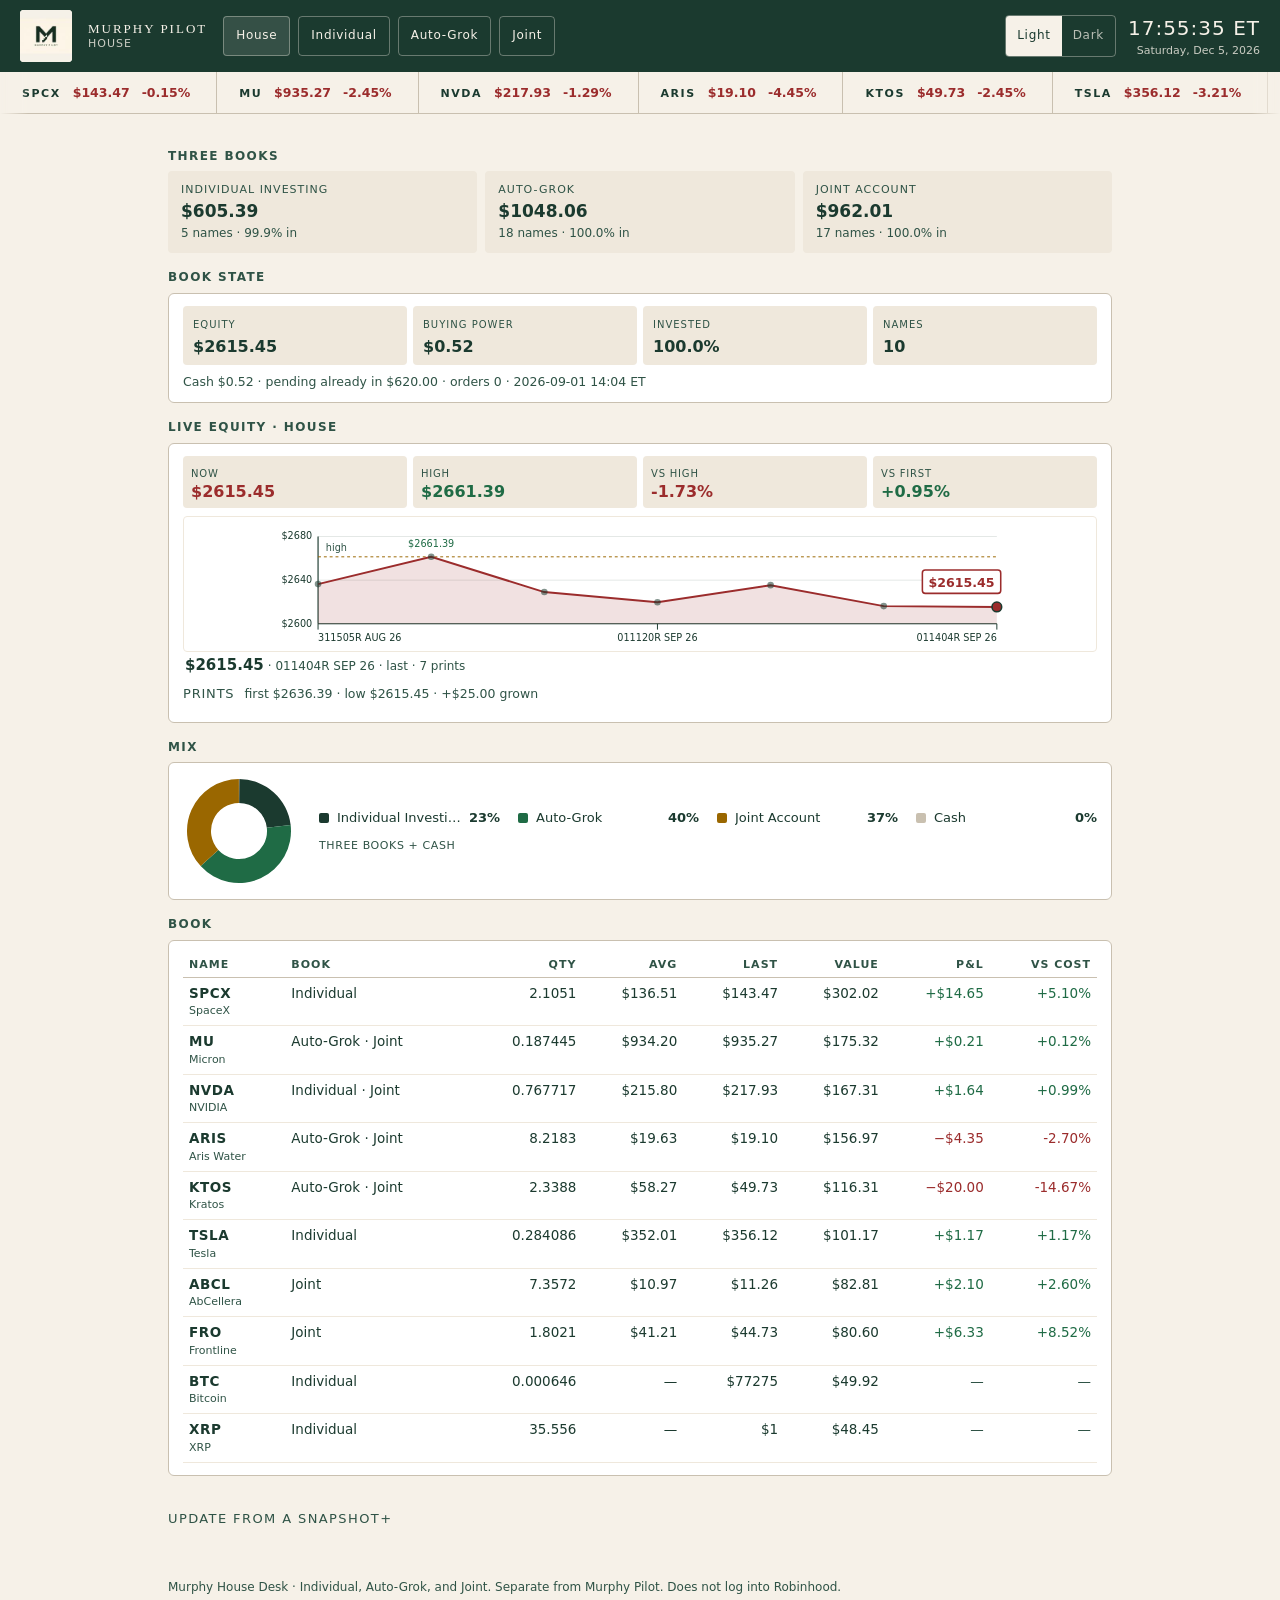
==== house/index.html @ ef03f7ed "Fold House books under Murphy Pilot. Shared book tabs: Agentic, House, Individual, Auto-Grok, Joint." ====
<!DOCTYPE html>
<html lang="en">
<head>
<meta charset="utf-8">
<meta name="viewport" content="width=device-width, initial-scale=1">
<title>Murphy Pilot · House</title>
<meta name="theme-color" content="#1B3A2F">
<link rel="icon" href="../favicon.svg" type="image/svg+xml">
<link rel="icon" href="logo.svg" sizes="any">
<link rel="apple-touch-icon" href="logo.svg">
<script>(function(){try{var k="murphyPilotTheme";var t=localStorage.getItem(k)||localStorage.getItem("murphyHouseTheme");if(t!=="light"&&t!=="dark"){t=window.matchMedia("(prefers-color-scheme: dark)").matches?"dark":"light";}document.documentElement.setAttribute("data-theme",t);}catch(e){document.documentElement.setAttribute("data-theme","light");}})();</script>
<link rel="stylesheet" href="house.css">
</head>
<body>
<header>
  <a class="mark" href="../index.html" aria-label="Murphy Pilot desk">
    <img src="logo.svg" width="52" height="52" alt="Murphy Pilot">
  </a>
  <a class="brand-block" href="../index.html">
    <div class="brand">MURPHY PILOT</div>
    <div class="sub" id="deskSub">HOUSE</div>
  </a>
  <nav id="tabs" aria-label="Books"></nav>
  <div class="header-end">
    <div class="theme-switch" role="group" aria-label="Color mode">
      <button type="button" data-theme-choice="light">Light</button>
      <button type="button" data-theme-choice="dark">Dark</button>
    </div>
    <div class="clock" id="clock"><div class="t">--:--:-- ET</div><div class="d"></div></div>
  </div>
</header>
<div class="ticker" id="ticker" aria-label="Tracked names"><div class="ticker-track" id="tickerTrack"></div></div>
<main class="desk" id="desk"></main>
<script>
(async function(){
  var parts = ["js/h00.js","js/h01.js","js/h02.js","js/h03.js"];
  var s = "";
  for (var i=0;i<parts.length;i++){
    var r = await fetch(parts[i], {cache:"no-store"});
    if (!r.ok) throw new Error(parts[i]+" "+r.status);
    s += await r.text();
    s += "\n";
  }
  var el = document.createElement("script");
  el.textContent = s;
  document.body.appendChild(el);
})().catch(function(e){ document.body.insertAdjacentHTML("beforeend","<p>Desk JS failed: "+e+"</p>"); });
</script>
</body>
</html>
---- house/house.css ----
@import url("house-a.css");
@import url("house-b.css");

header .brand-block {
  min-width: 0;
  color: var(--header-fg);
  text-decoration: none;
}
header .brand {
  color: var(--header-fg);
  letter-spacing: 2px;
  font-size: 13px;
  line-height: 1.2;
  font-family: Georgia, "Times New Roman", Times, serif;
  font-weight: 400;
  text-decoration: none;
}
header .sub {
  color: var(--header-fg);
  font-size: 11px;
  line-height: 1.3;
  letter-spacing: 1px;
  opacity: 0.8;
  text-decoration: none;
}
header a.brand-block,
header a.brand-block:visited,
header a.brand-block:hover {
  color: var(--header-fg);
  text-decoration: none;
}

header nav a {
  color: var(--header-fg);
  background: transparent;
  text-decoration: none;
  font-size: 12px;
  letter-spacing: 0.7px;
  min-height: 40px;
  padding: 8px 12px;
  display: inline-flex;
  align-items: center;
  border: 1px solid var(--nav-line);
  border-radius: 4px;
  margin: 0;
}
header nav a:hover,
header nav a.on {
  background: var(--nav-hover);
}
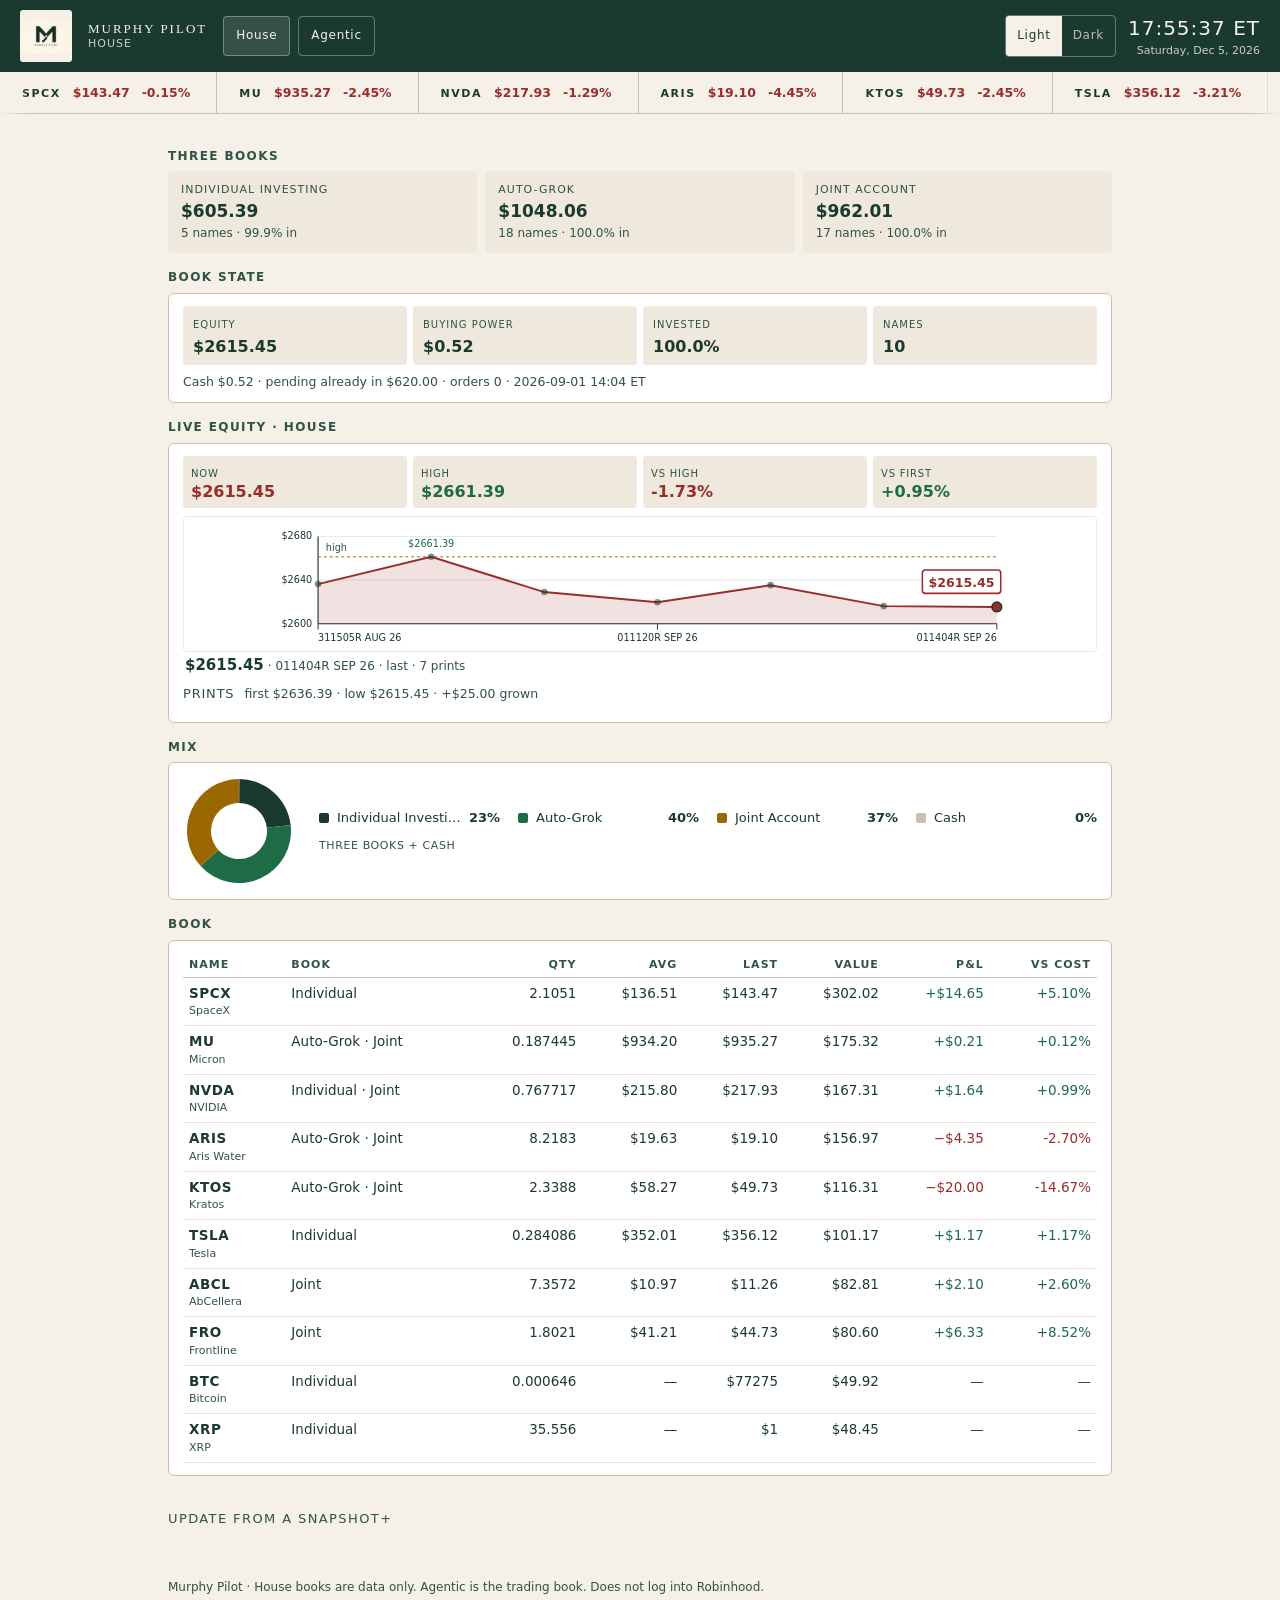
==== commit 8b44bbf6: "House is the home view. Slim nav is House | Agentic on every desk page." ====
--- a/house/index.html
+++ b/house/index.html
@@ -13,14 +13,18 @@
 </head>
 <body>
 <header>
-  <a class="mark" href="../index.html" aria-label="Murphy Pilot desk">
+  <a class="mark" href="index.html" aria-label="Murphy Pilot House">
     <img src="logo.svg" width="52" height="52" alt="Murphy Pilot">
   </a>
-  <a class="brand-block" href="../index.html">
+  <a class="brand-block" href="index.html">
     <div class="brand">MURPHY PILOT</div>
     <div class="sub" id="deskSub">HOUSE</div>
   </a>
-  <nav id="tabs" aria-label="Books"></nav>
+  <nav id="siteNav" aria-label="Desk">
+    <a class="on" href="index.html">House</a>
+    <a href="../agentic.html">Agentic</a>
+  </nav>
+  <nav id="tabs" hidden aria-hidden="true"></nav>
   <div class="header-end">
     <div class="theme-switch" role="group" aria-label="Color mode">
       <button type="button" data-theme-choice="light">Light</button>
--- a/house/house.css
+++ b/house/house.css
@@ -48,3 +48,10 @@
 header nav a.on {
   background: var(--nav-hover);
 }
+
+header nav#tabs { display: none !important; }
+header nav#siteNav {
+  display: flex;
+  gap: 8px;
+  flex-wrap: nowrap;
+}
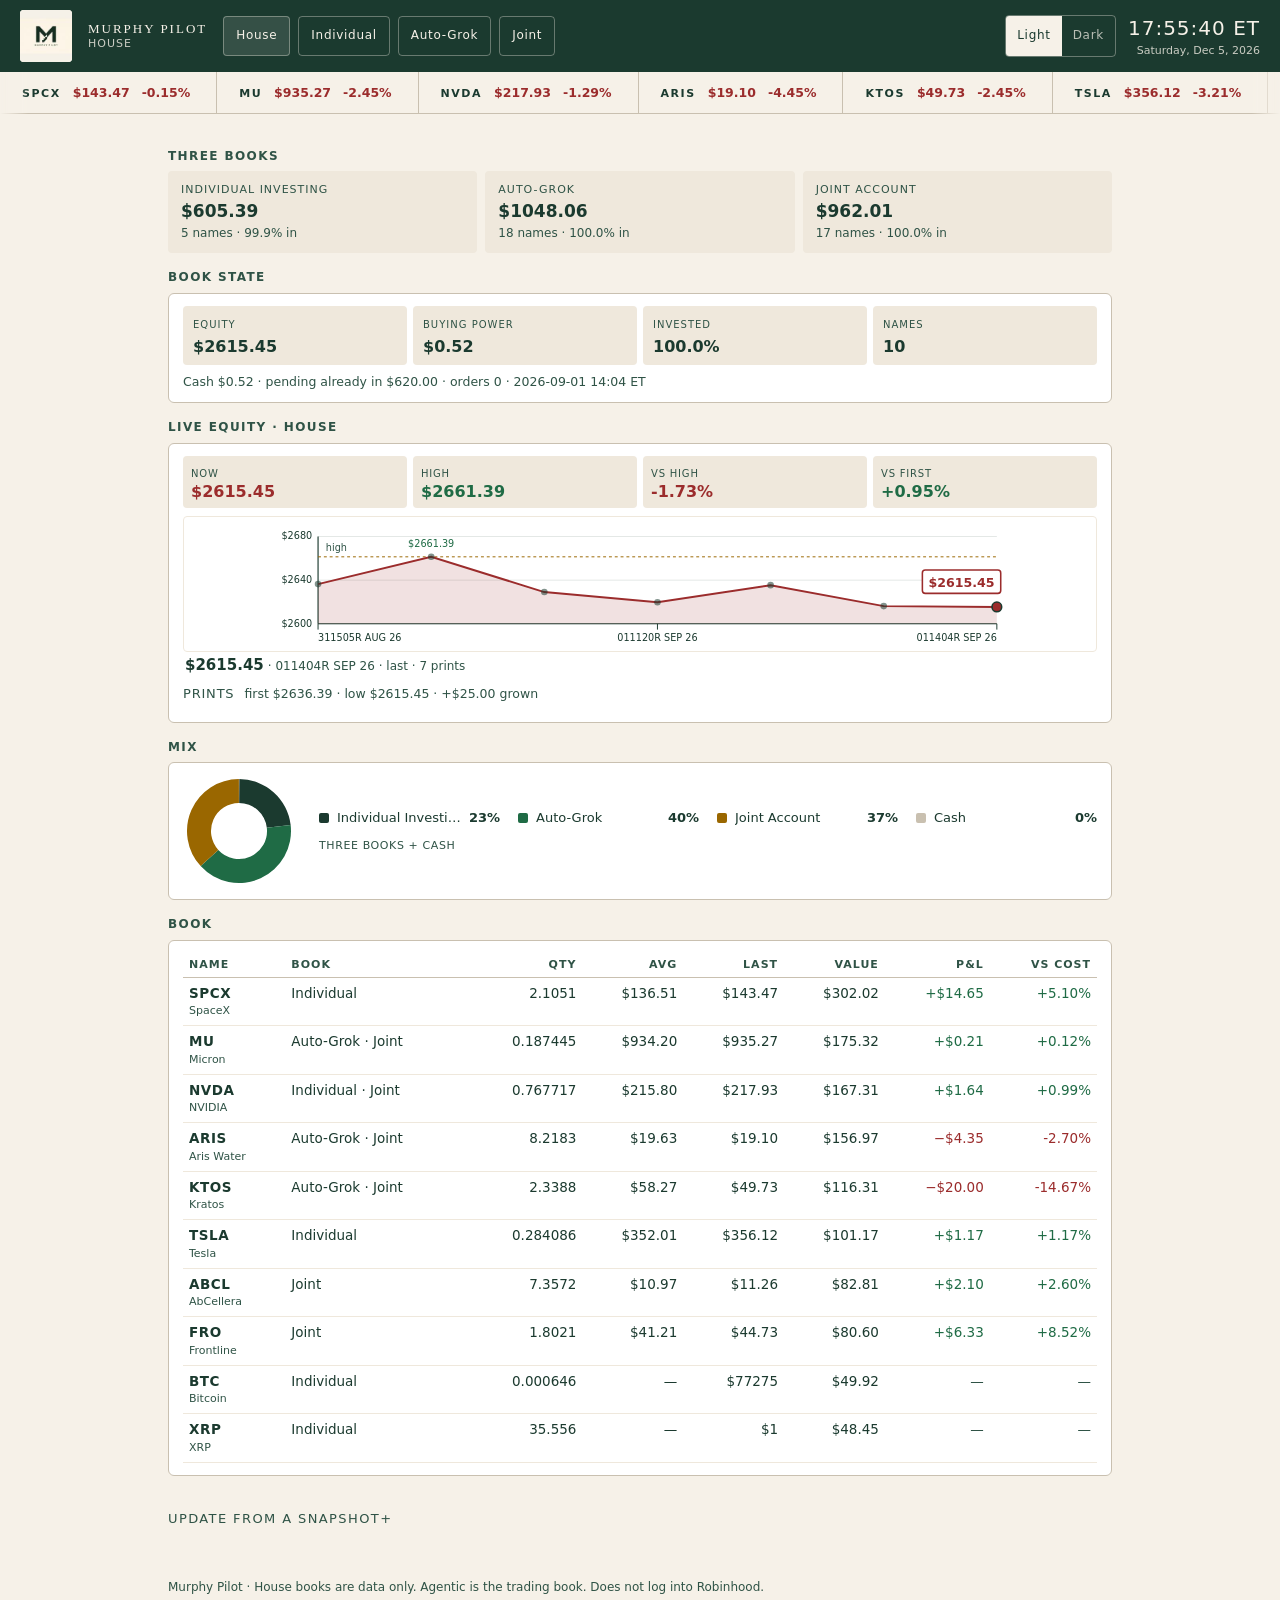
==== commit d0890c39: "House home again: book tabs restored. Combined rollup comes next in JS." ====
--- a/house/index.html
+++ b/house/index.html
@@ -20,11 +20,7 @@
     <div class="brand">MURPHY PILOT</div>
     <div class="sub" id="deskSub">HOUSE</div>
   </a>
-  <nav id="siteNav" aria-label="Desk">
-    <a class="on" href="index.html">House</a>
-    <a href="../agentic.html">Agentic</a>
-  </nav>
-  <nav id="tabs" hidden aria-hidden="true"></nav>
+  <nav id="tabs" aria-label="Books"></nav>
   <div class="header-end">
     <div class="theme-switch" role="group" aria-label="Color mode">
       <button type="button" data-theme-choice="light">Light</button>
--- a/house/house.css
+++ b/house/house.css
@@ -48,10 +48,3 @@
 header nav a.on {
   background: var(--nav-hover);
 }
-
-header nav#tabs { display: none !important; }
-header nav#siteNav {
-  display: flex;
-  gap: 8px;
-  flex-wrap: nowrap;
-}
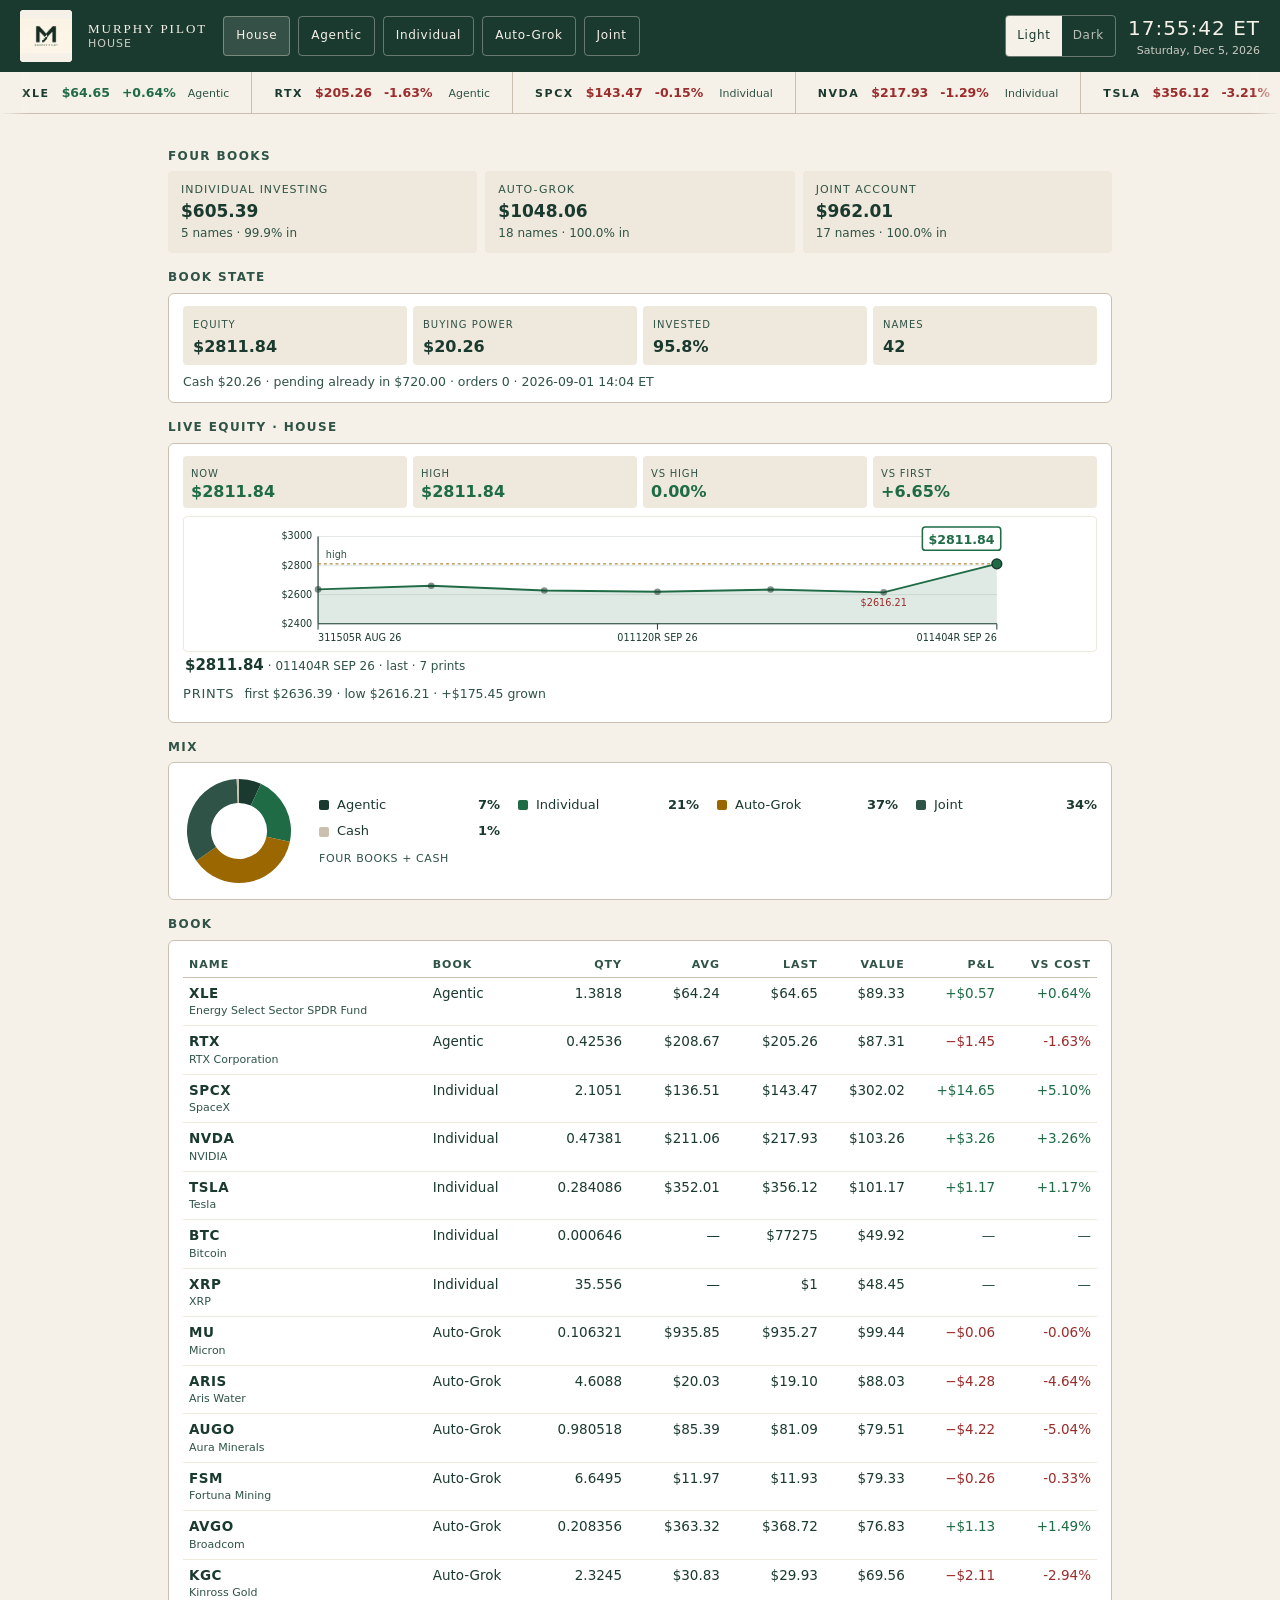
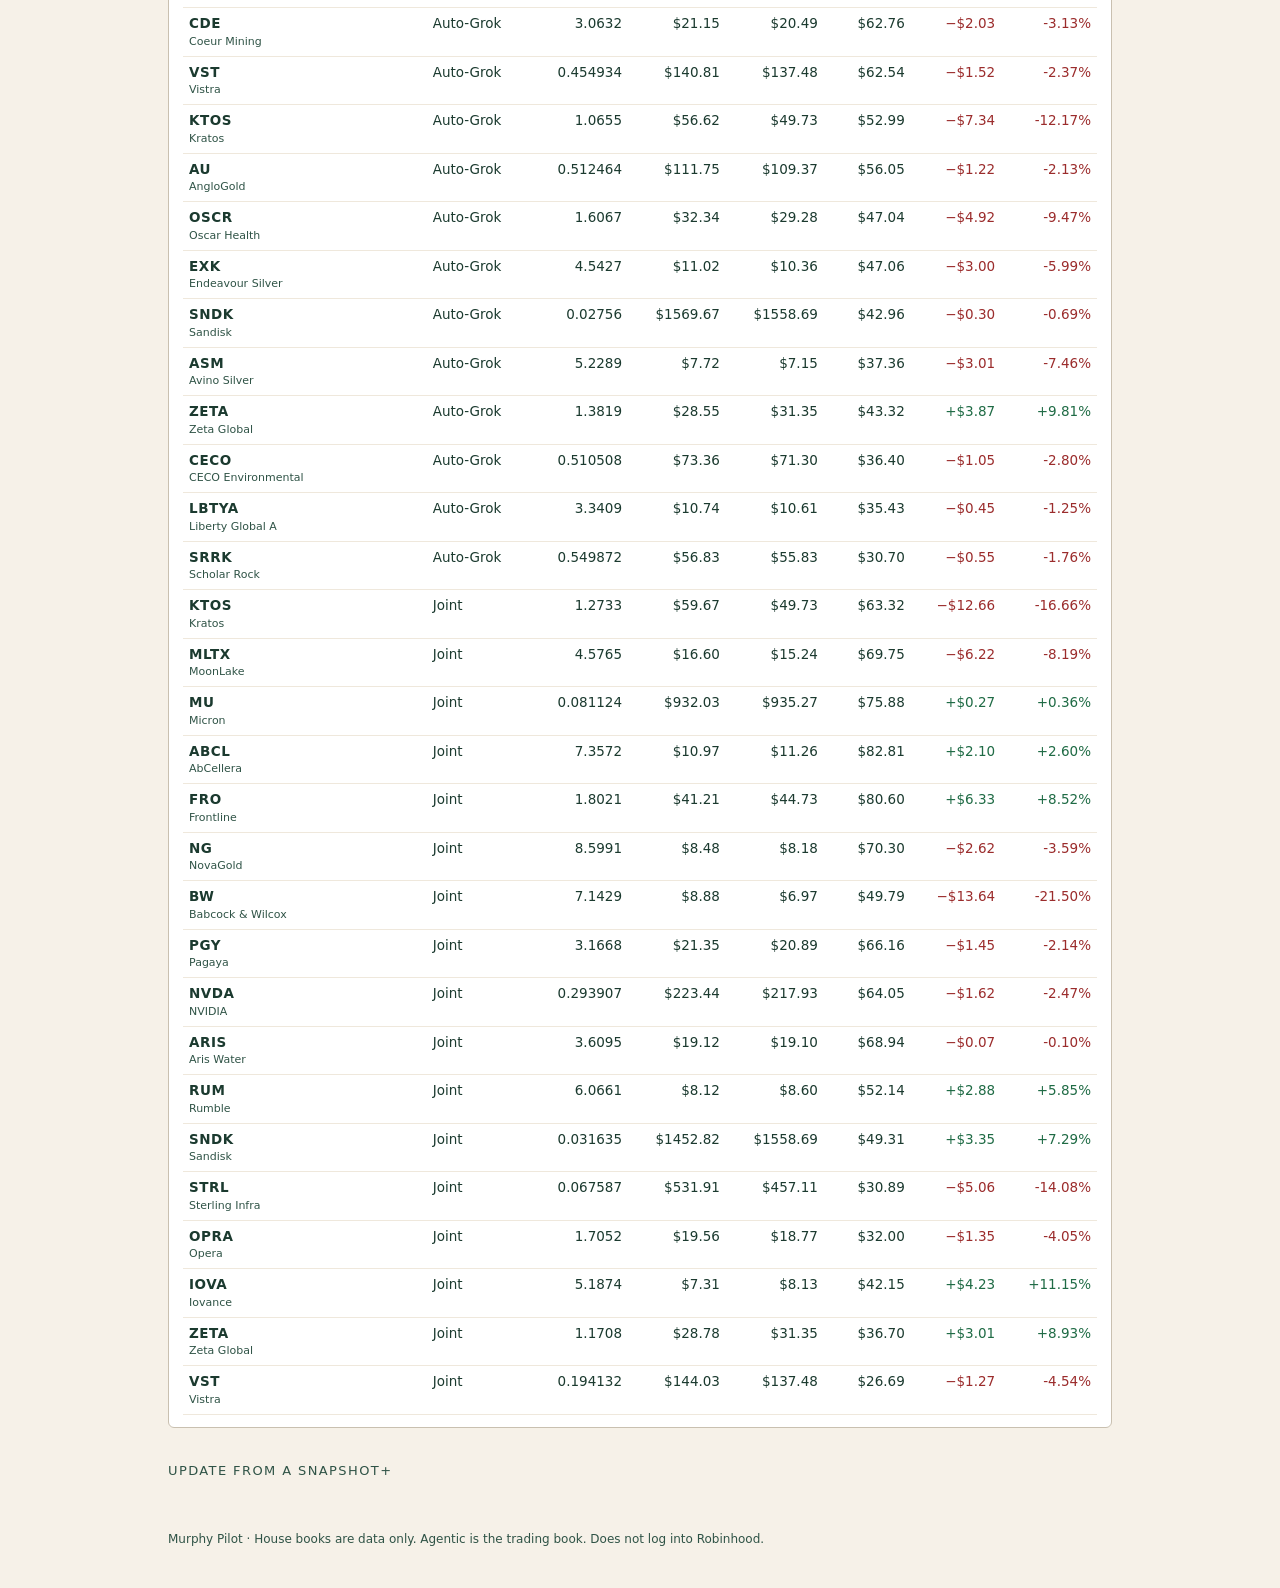
==== commit 920769ce: "House rolls up Agentic with Individual, Auto-Grok, and Joint. Book tabs back." ====
--- a/house/index.html
+++ b/house/index.html
@@ -41,6 +41,52 @@
     s += await r.text();
     s += "\n";
   }
+  s = s.replace(
+    '{ id: "combined", label: "House" },',
+    '{ id: "combined", label: "House" },\n    { id: "agentic", label: "Agentic" },'
+  );
+  s = s.replace(
+    'var ACCOUNT_LABEL = { individual: "Individual", auto_grok: "Auto-Grok", joint: "Joint" };',
+    'var ACCOUNT_LABEL = { agentic: "Agentic", individual: "Individual", auto_grok: "Auto-Grok", joint: "Joint" };'
+  );
+  s = s.replace(
+    'var TAPE_KEYS = ["combined", "individual", "auto_grok", "joint"];',
+    'var TAPE_KEYS = ["combined", "agentic", "individual", "auto_grok", "joint"];'
+  );
+  s = s.replace(
+    'function emptyTape() { return { combined: [], individual: [], auto_grok: [], joint: [] }; }',
+    'function emptyTape() { return { combined: [], agentic: [], individual: [], auto_grok: [], joint: [] }; }'
+  );
+  s = s.replace(
+    'eat(s.accounts.individual);',
+    'eat(s.accounts.agentic);\n      eat(s.accounts.individual);'
+  );
+  s = s.replace(
+    'enrichBook(s.accounts.individual, "individual");',
+    'enrichBook(s.accounts.agentic, "agentic");\n    enrichBook(s.accounts.individual, "individual");'
+  );
+  s = s.replace(
+    '["individual", "auto_grok", "joint"].forEach(function (id) {',
+    '["agentic", "individual", "auto_grok", "joint"].forEach(function (id) {'
+  );
+  s = s.replace(
+    'individual: mk((s.accounts && s.accounts.individual && s.accounts.individual.equity) || 0),',
+    'agentic: mk((s.accounts && s.accounts.agentic && s.accounts.agentic.equity) || 0),\n      individual: mk((s.accounts && s.accounts.individual && s.accounts.individual.equity) || 0),'
+  );
+  s = s.replace("Three books + cash", "Four books + cash");
+  s = s.replace("<h2>Three books</h2>", "<h2>Four books</h2>");
+  s = s.replace(
+    'else if(h==="individual"||h==="auto_grok"||h==="joint"||h==="combined") tab=h;',
+    'else if(h==="agentic"||h==="individual"||h==="auto_grok"||h==="joint"||h==="combined") tab=h;'
+  );
+  s = s.replace(
+    'function hostedPull()',
+    'function normPilotTape(list, asof, equity){\n    var rows=[]; (list||[]).forEach(function(p){\n      if(!p||p.equity==null||!isFinite(Number(p.equity))) return;\n      var tt=p.t; if(typeof tt==="number") tt=new Date(tt).toISOString(); if(!tt) tt=asof;\n      rows.push({t:String(tt), dtg:p.dtg||formatDtg(tt), equity:roundEq(Number(p.equity)), max:p.max!=null?roundEq(Number(p.max)):undefined});\n    });\n    if(!rows.length && equity!=null) rows.push({t:asof, dtg:formatDtg(asof), equity:roundEq(equity), max:roundEq(equity)});\n    var mx=-Infinity; return rows.map(function(p){ mx=Math.max(mx,p.equity); p.max=p.max!=null?Math.max(p.max,mx):mx; return p; });\n  }\n  function agenticFromPilot(p){\n    if(!p) return null;\n    var names=(p.names||[]).map(function(n){\n      var last=n.last!=null?Number(n.last):null, avg=n.avg!=null?Number(n.avg):null, qty=n.qty!=null?Number(n.qty):null;\n      var value=n.value!=null?Number(n.value):(last!=null&&qty!=null?last*qty:null);\n      var cost=n.cost!=null?Number(n.cost):(avg!=null&&qty!=null?avg*qty:null);\n      var pnl=(value!=null&&cost!=null)?value-cost:(n.pnl!=null?Number(n.pnl):null);\n      var pnl_pct=n.pnl_pct!=null?Number(n.pnl_pct):(cost?(pnl/cost)*100:(avg&&last?((last/avg)-1)*100:null));\n      return {symbol:n.symbol,name:n.name||n.symbol,kind:n.kind||"equity",qty:qty,avg:avg,last:last,value:value,cost:cost,pnl:pnl,pnl_pct:pnl_pct,first_fill:n.first_fill||"",next_stall:n.next_stall||"",account:"agentic",accounts:["agentic"]};\n    });\n    return {id:"agentic",label:"Agentic",equity:Number(p.equity)||0,equity_value:Number(p.equity_value)||0,cash:Number(p.cash)||0,buying_power:Number(p.buying_power)||0,pending_deposits:Number(p.pending_deposits)||0,invested_pct:Number(p.invested_pct)||0,open_orders:Number(p.open_orders)||0,slots:p.slots!=null?Number(p.slots):undefined,names:names};\n  }\n  function absorbAgentic(house, pilot){\n    if(!isHouse(house)) return house;\n    var copy=JSON.parse(JSON.stringify(house));\n    if(!copy.accounts) copy.accounts={};\n    var book=agenticFromPilot(pilot);\n    copy.accounts.agentic=book||copy.accounts.agentic||{id:"agentic",label:"Agentic",equity:0,cash:0,buying_power:0,pending_deposits:0,invested_pct:0,open_orders:0,names:[]};\n    var ids=["agentic","individual","auto_grok","joint"];\n    var eq=0,cash=0,bp=0,pend=0,ev=0,cv=0,orders=0;\n    ids.forEach(function(id){ var b=copy.accounts[id]||{}; eq+=Number(b.equity)||0; cash+=Number(b.cash)||0; bp+=Number(b.buying_power)||0; pend+=Number(b.pending_deposits)||0; ev+=Number(b.equity_value)||0; cv+=Number(b.crypto_value)||0; orders+=Number(b.open_orders)||0; });\n    var names=[];\n    ids.forEach(function(id){ ((copy.accounts[id]&&copy.accounts[id].names)||[]).forEach(function(n){ var row=JSON.parse(JSON.stringify(n)); row.account=row.account||id; row.accounts=row.accounts&&row.accounts.length?row.accounts:[id]; names.push(row); }); });\n    copy.combined=copy.combined||{};\n    copy.combined.id="combined"; copy.combined.label="House";\n    copy.combined.equity=roundEq(eq); copy.combined.cash=roundEq(cash); copy.combined.buying_power=roundEq(bp);\n    copy.combined.pending_deposits=roundEq(pend); copy.combined.equity_value=roundEq(ev); copy.combined.crypto_value=roundEq(cv);\n    copy.combined.open_orders=orders; copy.combined.invested_pct=eq?Math.min(100,(ev/eq)*100):0;\n    copy.combined.names=names;\n    copy.combined.books=ids.map(function(id){ var b=copy.accounts[id]||{}; return {id:id,label:ACCOUNT_LABEL[id]||id,equity:Number(b.equity)||0,cash:Number(b.cash)||0,pending_deposits:Number(b.pending_deposits)||0,invested_pct:Number(b.invested_pct)||0,names:(b.names||[]).length}; });\n    if(!copy.tape) copy.tape=emptyTape();\n    if(pilot) copy.tape.agentic=mergePrints(copy.tape.agentic, normPilotTape(pilot.tape, pilot.asof, pilot.equity));\n    var lastHouse=((house.tape&&house.tape.combined)||[]).slice();\n    var rolled={t:copy.asof||(pilot&&pilot.asof)||new Date().toISOString(), equity:copy.combined.equity};\n    rolled.dtg=formatDtg(rolled.t);\n    copy.tape.combined=mergePrints(lastHouse,[rolled]);\n    copy.brand="Murphy Pilot";\n    return copy;\n  }\n  function hostedPull()'
+  );
+  s = s.replace(
+    /function localFilePull\(\)\{[\s\S]*?catch\(function\(\)\{\}\);\s*\}/,
+    'function localFilePull(){\n    var bust="?t="+Date.now();\n    Promise.all([\n      fetch("house-snapshot.json"+bust,{cache:"no-store"}).then(function(res){ if(!res.ok) throw new Error(String(res.status)); return res.json(); }),\n      fetch("../pilot-snapshot.json"+bust,{cache:"no-store"}).then(function(res){ return res.ok?res.json():null; }).catch(function(){ return null; })\n    ]).then(function(pair){\n      var merged=absorbAgentic(pair[0], pair[1]);\n      snap=withTape(merged, snap.tape);\n      try{ localStorage.setItem(STATE_KEY, JSON.stringify(snap)); }catch(e){}\n      status="House + Agentic snapshots";\n      paintDesk();\n    }).catch(function(){ status="Could not load snapshots"; paintDesk(); });\n  }'
+  );
   var el = document.createElement("script");
   el.textContent = s;
   document.body.appendChild(el);
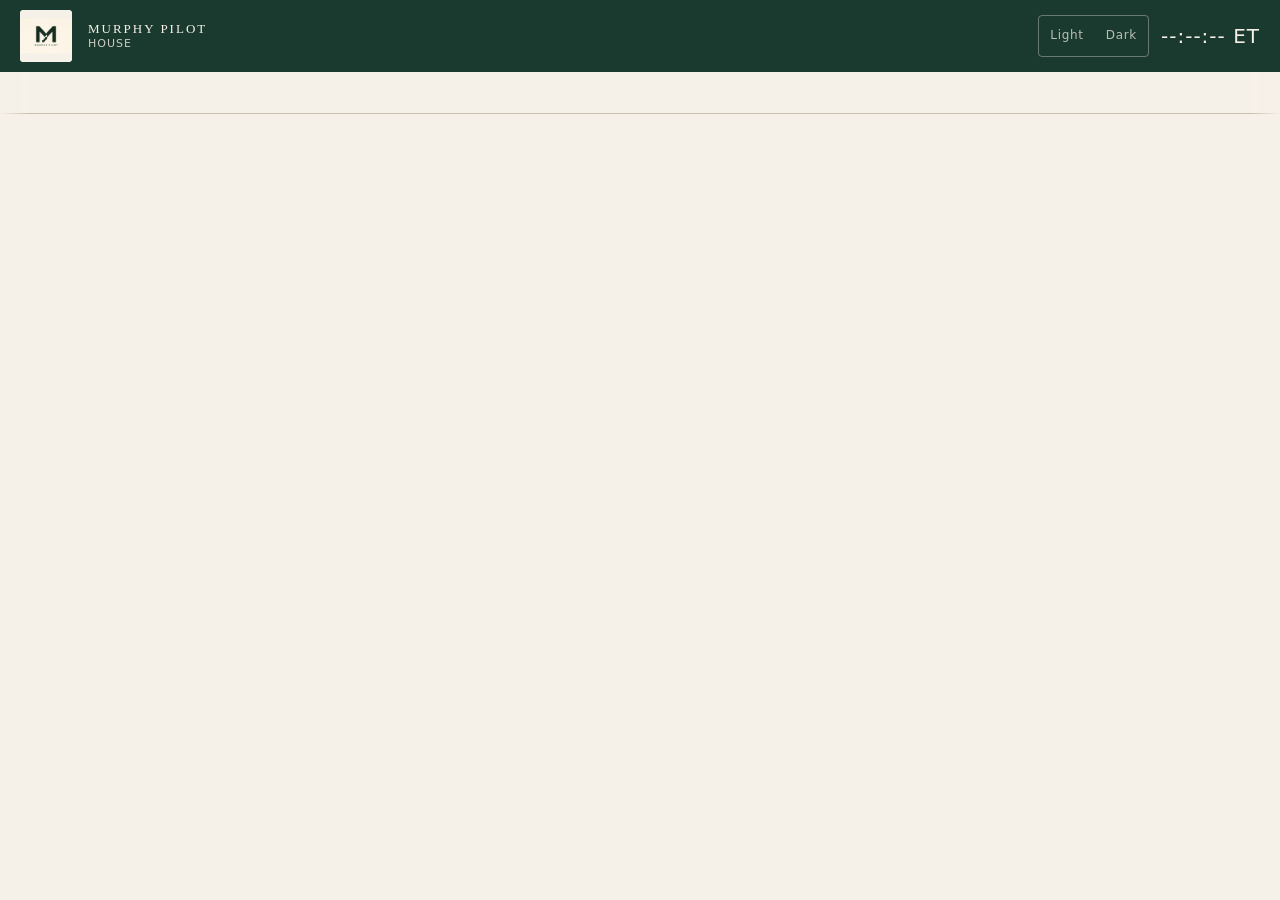
==== commit 1f44eee6: "House home uses a real four-book board and slim text tabs." ====
--- a/house/index.html
+++ b/house/index.html
@@ -31,66 +31,6 @@
 </header>
 <div class="ticker" id="ticker" aria-label="Tracked names"><div class="ticker-track" id="tickerTrack"></div></div>
 <main class="desk" id="desk"></main>
-<script>
-(async function(){
-  var parts = ["js/h00.js","js/h01.js","js/h02.js","js/h03.js"];
-  var s = "";
-  for (var i=0;i<parts.length;i++){
-    var r = await fetch(parts[i], {cache:"no-store"});
-    if (!r.ok) throw new Error(parts[i]+" "+r.status);
-    s += await r.text();
-    s += "\n";
-  }
-  s = s.replace(
-    '{ id: "combined", label: "House" },',
-    '{ id: "combined", label: "House" },\n    { id: "agentic", label: "Agentic" },'
-  );
-  s = s.replace(
-    'var ACCOUNT_LABEL = { individual: "Individual", auto_grok: "Auto-Grok", joint: "Joint" };',
-    'var ACCOUNT_LABEL = { agentic: "Agentic", individual: "Individual", auto_grok: "Auto-Grok", joint: "Joint" };'
-  );
-  s = s.replace(
-    'var TAPE_KEYS = ["combined", "individual", "auto_grok", "joint"];',
-    'var TAPE_KEYS = ["combined", "agentic", "individual", "auto_grok", "joint"];'
-  );
-  s = s.replace(
-    'function emptyTape() { return { combined: [], individual: [], auto_grok: [], joint: [] }; }',
-    'function emptyTape() { return { combined: [], agentic: [], individual: [], auto_grok: [], joint: [] }; }'
-  );
-  s = s.replace(
-    'eat(s.accounts.individual);',
-    'eat(s.accounts.agentic);\n      eat(s.accounts.individual);'
-  );
-  s = s.replace(
-    'enrichBook(s.accounts.individual, "individual");',
-    'enrichBook(s.accounts.agentic, "agentic");\n    enrichBook(s.accounts.individual, "individual");'
-  );
-  s = s.replace(
-    '["individual", "auto_grok", "joint"].forEach(function (id) {',
-    '["agentic", "individual", "auto_grok", "joint"].forEach(function (id) {'
-  );
-  s = s.replace(
-    'individual: mk((s.accounts && s.accounts.individual && s.accounts.individual.equity) || 0),',
-    'agentic: mk((s.accounts && s.accounts.agentic && s.accounts.agentic.equity) || 0),\n      individual: mk((s.accounts && s.accounts.individual && s.accounts.individual.equity) || 0),'
-  );
-  s = s.replace("Three books + cash", "Four books + cash");
-  s = s.replace("<h2>Three books</h2>", "<h2>Four books</h2>");
-  s = s.replace(
-    'else if(h==="individual"||h==="auto_grok"||h==="joint"||h==="combined") tab=h;',
-    'else if(h==="agentic"||h==="individual"||h==="auto_grok"||h==="joint"||h==="combined") tab=h;'
-  );
-  s = s.replace(
-    'function hostedPull()',
-    'function normPilotTape(list, asof, equity){\n    var rows=[]; (list||[]).forEach(function(p){\n      if(!p||p.equity==null||!isFinite(Number(p.equity))) return;\n      var tt=p.t; if(typeof tt==="number") tt=new Date(tt).toISOString(); if(!tt) tt=asof;\n      rows.push({t:String(tt), dtg:p.dtg||formatDtg(tt), equity:roundEq(Number(p.equity)), max:p.max!=null?roundEq(Number(p.max)):undefined});\n    });\n    if(!rows.length && equity!=null) rows.push({t:asof, dtg:formatDtg(asof), equity:roundEq(equity), max:roundEq(equity)});\n    var mx=-Infinity; return rows.map(function(p){ mx=Math.max(mx,p.equity); p.max=p.max!=null?Math.max(p.max,mx):mx; return p; });\n  }\n  function agenticFromPilot(p){\n    if(!p) return null;\n    var names=(p.names||[]).map(function(n){\n      var last=n.last!=null?Number(n.last):null, avg=n.avg!=null?Number(n.avg):null, qty=n.qty!=null?Number(n.qty):null;\n      var value=n.value!=null?Number(n.value):(last!=null&&qty!=null?last*qty:null);\n      var cost=n.cost!=null?Number(n.cost):(avg!=null&&qty!=null?avg*qty:null);\n      var pnl=(value!=null&&cost!=null)?value-cost:(n.pnl!=null?Number(n.pnl):null);\n      var pnl_pct=n.pnl_pct!=null?Number(n.pnl_pct):(cost?(pnl/cost)*100:(avg&&last?((last/avg)-1)*100:null));\n      return {symbol:n.symbol,name:n.name||n.symbol,kind:n.kind||"equity",qty:qty,avg:avg,last:last,value:value,cost:cost,pnl:pnl,pnl_pct:pnl_pct,first_fill:n.first_fill||"",next_stall:n.next_stall||"",account:"agentic",accounts:["agentic"]};\n    });\n    return {id:"agentic",label:"Agentic",equity:Number(p.equity)||0,equity_value:Number(p.equity_value)||0,cash:Number(p.cash)||0,buying_power:Number(p.buying_power)||0,pending_deposits:Number(p.pending_deposits)||0,invested_pct:Number(p.invested_pct)||0,open_orders:Number(p.open_orders)||0,slots:p.slots!=null?Number(p.slots):undefined,names:names};\n  }\n  function absorbAgentic(house, pilot){\n    if(!isHouse(house)) return house;\n    var copy=JSON.parse(JSON.stringify(house));\n    if(!copy.accounts) copy.accounts={};\n    var book=agenticFromPilot(pilot);\n    copy.accounts.agentic=book||copy.accounts.agentic||{id:"agentic",label:"Agentic",equity:0,cash:0,buying_power:0,pending_deposits:0,invested_pct:0,open_orders:0,names:[]};\n    var ids=["agentic","individual","auto_grok","joint"];\n    var eq=0,cash=0,bp=0,pend=0,ev=0,cv=0,orders=0;\n    ids.forEach(function(id){ var b=copy.accounts[id]||{}; eq+=Number(b.equity)||0; cash+=Number(b.cash)||0; bp+=Number(b.buying_power)||0; pend+=Number(b.pending_deposits)||0; ev+=Number(b.equity_value)||0; cv+=Number(b.crypto_value)||0; orders+=Number(b.open_orders)||0; });\n    var names=[];\n    ids.forEach(function(id){ ((copy.accounts[id]&&copy.accounts[id].names)||[]).forEach(function(n){ var row=JSON.parse(JSON.stringify(n)); row.account=row.account||id; row.accounts=row.accounts&&row.accounts.length?row.accounts:[id]; names.push(row); }); });\n    copy.combined=copy.combined||{};\n    copy.combined.id="combined"; copy.combined.label="House";\n    copy.combined.equity=roundEq(eq); copy.combined.cash=roundEq(cash); copy.combined.buying_power=roundEq(bp);\n    copy.combined.pending_deposits=roundEq(pend); copy.combined.equity_value=roundEq(ev); copy.combined.crypto_value=roundEq(cv);\n    copy.combined.open_orders=orders; copy.combined.invested_pct=eq?Math.min(100,(ev/eq)*100):0;\n    copy.combined.names=names;\n    copy.combined.books=ids.map(function(id){ var b=copy.accounts[id]||{}; return {id:id,label:ACCOUNT_LABEL[id]||id,equity:Number(b.equity)||0,cash:Number(b.cash)||0,pending_deposits:Number(b.pending_deposits)||0,invested_pct:Number(b.invested_pct)||0,names:(b.names||[]).length}; });\n    if(!copy.tape) copy.tape=emptyTape();\n    if(pilot) copy.tape.agentic=mergePrints(copy.tape.agentic, normPilotTape(pilot.tape, pilot.asof, pilot.equity));\n    var lastHouse=((house.tape&&house.tape.combined)||[]).slice();\n    var rolled={t:copy.asof||(pilot&&pilot.asof)||new Date().toISOString(), equity:copy.combined.equity};\n    rolled.dtg=formatDtg(rolled.t);\n    copy.tape.combined=mergePrints(lastHouse,[rolled]);\n    copy.brand="Murphy Pilot";\n    return copy;\n  }\n  function hostedPull()'
-  );
-  s = s.replace(
-    /function localFilePull\(\)\{[\s\S]*?catch\(function\(\)\{\}\);\s*\}/,
-    'function localFilePull(){\n    var bust="?t="+Date.now();\n    Promise.all([\n      fetch("house-snapshot.json"+bust,{cache:"no-store"}).then(function(res){ if(!res.ok) throw new Error(String(res.status)); return res.json(); }),\n      fetch("../pilot-snapshot.json"+bust,{cache:"no-store"}).then(function(res){ return res.ok?res.json():null; }).catch(function(){ return null; })\n    ]).then(function(pair){\n      var merged=absorbAgentic(pair[0], pair[1]);\n      snap=withTape(merged, snap.tape);\n      try{ localStorage.setItem(STATE_KEY, JSON.stringify(snap)); }catch(e){}\n      status="House + Agentic snapshots";\n      paintDesk();\n    }).catch(function(){ status="Could not load snapshots"; paintDesk(); });\n  }'
-  );
-  var el = document.createElement("script");
-  el.textContent = s;
-  document.body.appendChild(el);
-})().catch(function(e){ document.body.insertAdjacentHTML("beforeend","<p>Desk JS failed: "+e+"</p>"); });
-</script>
+<script src="js/board.js"></script>
 </body>
 </html>
--- a/house/house.css
+++ b/house/house.css
@@ -30,21 +30,28 @@
   text-decoration: none;
 }
 
-header nav a {
+header nav#tabs {
+  display: flex;
+  gap: 2px 10px;
+  flex-wrap: wrap;
+  align-items: center;
+}
+header nav#tabs button {
   color: var(--header-fg);
-  background: transparent;
-  text-decoration: none;
+  background: transparent !important;
+  border: 0 !important;
+  box-shadow: none !important;
+  min-height: 28px;
+  padding: 2px 6px;
   font-size: 12px;
-  letter-spacing: 0.7px;
-  min-height: 40px;
-  padding: 8px 12px;
-  display: inline-flex;
-  align-items: center;
-  border: 1px solid var(--nav-line);
-  border-radius: 4px;
-  margin: 0;
+  letter-spacing: 0.3px;
+  opacity: 0.65;
+  text-transform: none;
 }
-header nav a:hover,
-header nav a.on {
-  background: var(--nav-hover);
+header nav#tabs button:hover { opacity: 1; }
+header nav#tabs button.on {
+  opacity: 1;
+  text-decoration: underline;
+  text-underline-offset: 5px;
+  background: transparent !important;
 }
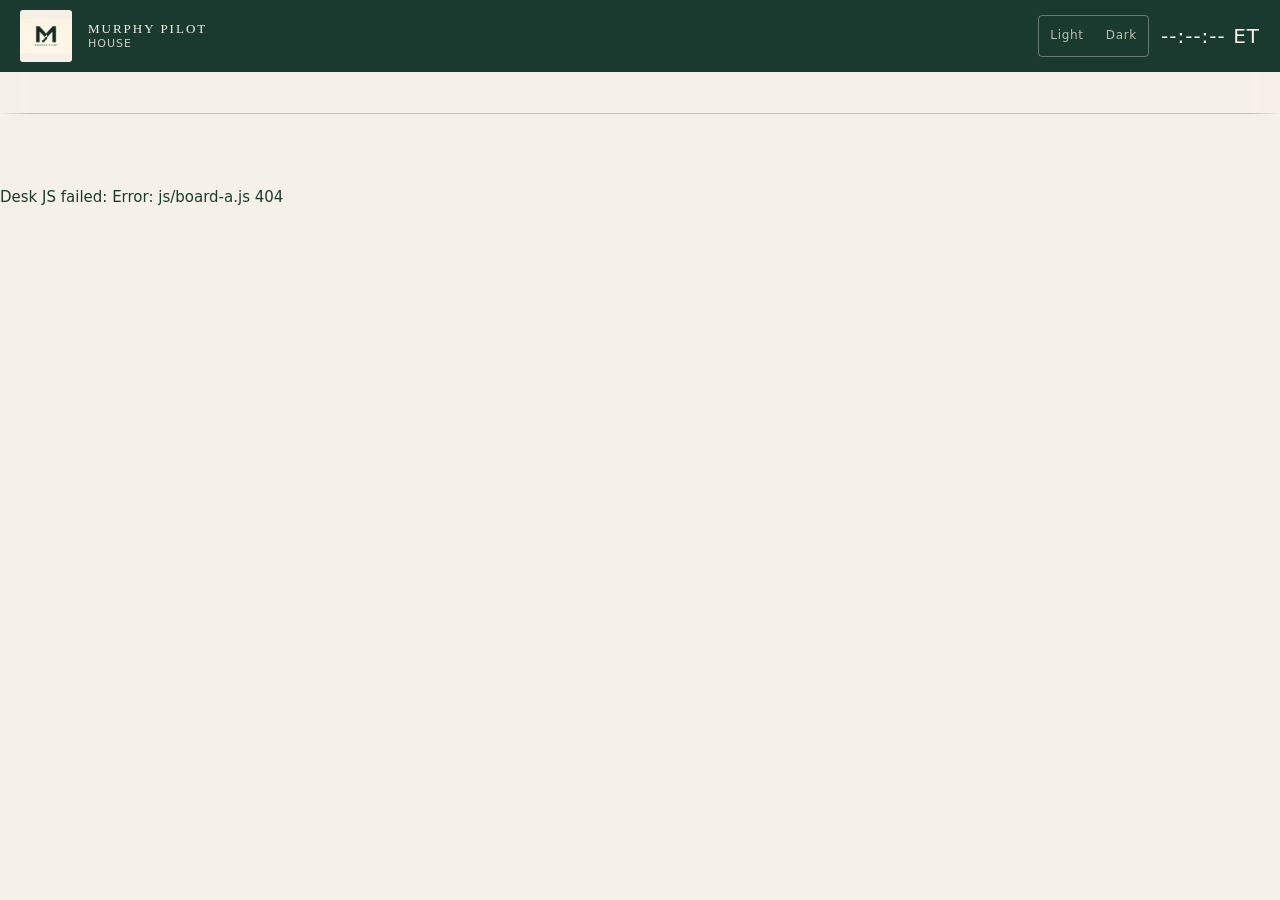
==== commit 4281b416: "House loads the four-book board instead of the old three-book desk." ====
--- a/house/index.html
+++ b/house/index.html
@@ -31,6 +31,20 @@
 </header>
 <div class="ticker" id="ticker" aria-label="Tracked names"><div class="ticker-track" id="tickerTrack"></div></div>
 <main class="desk" id="desk"></main>
-<script src="js/board.js"></script>
+<script>
+(async function(){
+  var parts=["js/board-a.js","js/board-b.js"];
+  var s="";
+  for (var i=0;i<parts.length;i++){
+    var r=await fetch(parts[i],{cache:"no-store"});
+    if(!r.ok) throw new Error(parts[i]+" "+r.status);
+    s+=await r.text();
+    s+="\n";
+  }
+  var el=document.createElement("script");
+  el.textContent=s;
+  document.body.appendChild(el);
+})().catch(function(e){ document.body.insertAdjacentHTML("beforeend","<p>Desk JS failed: "+e+"</p>"); });
+</script>
 </body>
 </html>
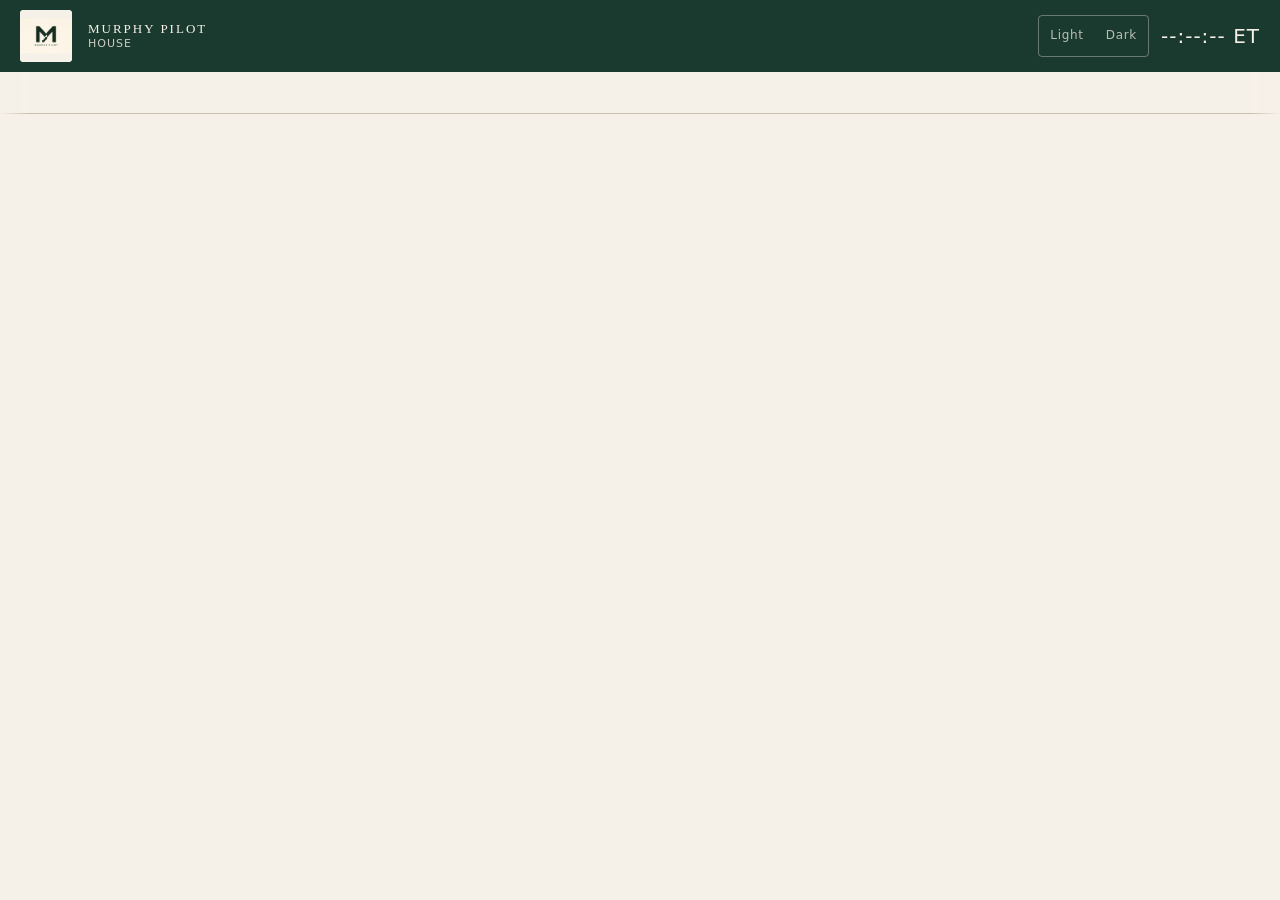
==== commit f3c64a09: "Serve House at site root; stop the broken JS injector." ====
--- a/house/index.html
+++ b/house/index.html
@@ -4,47 +4,11 @@
 <meta charset="utf-8">
 <meta name="viewport" content="width=device-width, initial-scale=1">
 <title>Murphy Pilot · House</title>
-<meta name="theme-color" content="#1B3A2F">
-<link rel="icon" href="../favicon.svg" type="image/svg+xml">
-<link rel="icon" href="logo.svg" sizes="any">
-<link rel="apple-touch-icon" href="logo.svg">
-<script>(function(){try{var k="murphyPilotTheme";var t=localStorage.getItem(k)||localStorage.getItem("murphyHouseTheme");if(t!=="light"&&t!=="dark"){t=window.matchMedia("(prefers-color-scheme: dark)").matches?"dark":"light";}document.documentElement.setAttribute("data-theme",t);}catch(e){document.documentElement.setAttribute("data-theme","light");}})();</script>
-<link rel="stylesheet" href="house.css">
+<link rel="canonical" href="/">
+<meta http-equiv="refresh" content="0; url=/">
+<script>location.replace("/");</script>
 </head>
 <body>
-<header>
-  <a class="mark" href="index.html" aria-label="Murphy Pilot House">
-    <img src="logo.svg" width="52" height="52" alt="Murphy Pilot">
-  </a>
-  <a class="brand-block" href="index.html">
-    <div class="brand">MURPHY PILOT</div>
-    <div class="sub" id="deskSub">HOUSE</div>
-  </a>
-  <nav id="tabs" aria-label="Books"></nav>
-  <div class="header-end">
-    <div class="theme-switch" role="group" aria-label="Color mode">
-      <button type="button" data-theme-choice="light">Light</button>
-      <button type="button" data-theme-choice="dark">Dark</button>
-    </div>
-    <div class="clock" id="clock"><div class="t">--:--:-- ET</div><div class="d"></div></div>
-  </div>
-</header>
-<div class="ticker" id="ticker" aria-label="Tracked names"><div class="ticker-track" id="tickerTrack"></div></div>
-<main class="desk" id="desk"></main>
-<script>
-(async function(){
-  var parts=["js/board-a.js","js/board-b.js"];
-  var s="";
-  for (var i=0;i<parts.length;i++){
-    var r=await fetch(parts[i],{cache:"no-store"});
-    if(!r.ok) throw new Error(parts[i]+" "+r.status);
-    s+=await r.text();
-    s+="\n";
-  }
-  var el=document.createElement("script");
-  el.textContent=s;
-  document.body.appendChild(el);
-})().catch(function(e){ document.body.insertAdjacentHTML("beforeend","<p>Desk JS failed: "+e+"</p>"); });
-</script>
+<p><a href="/">Murphy Pilot</a></p>
 </body>
 </html>
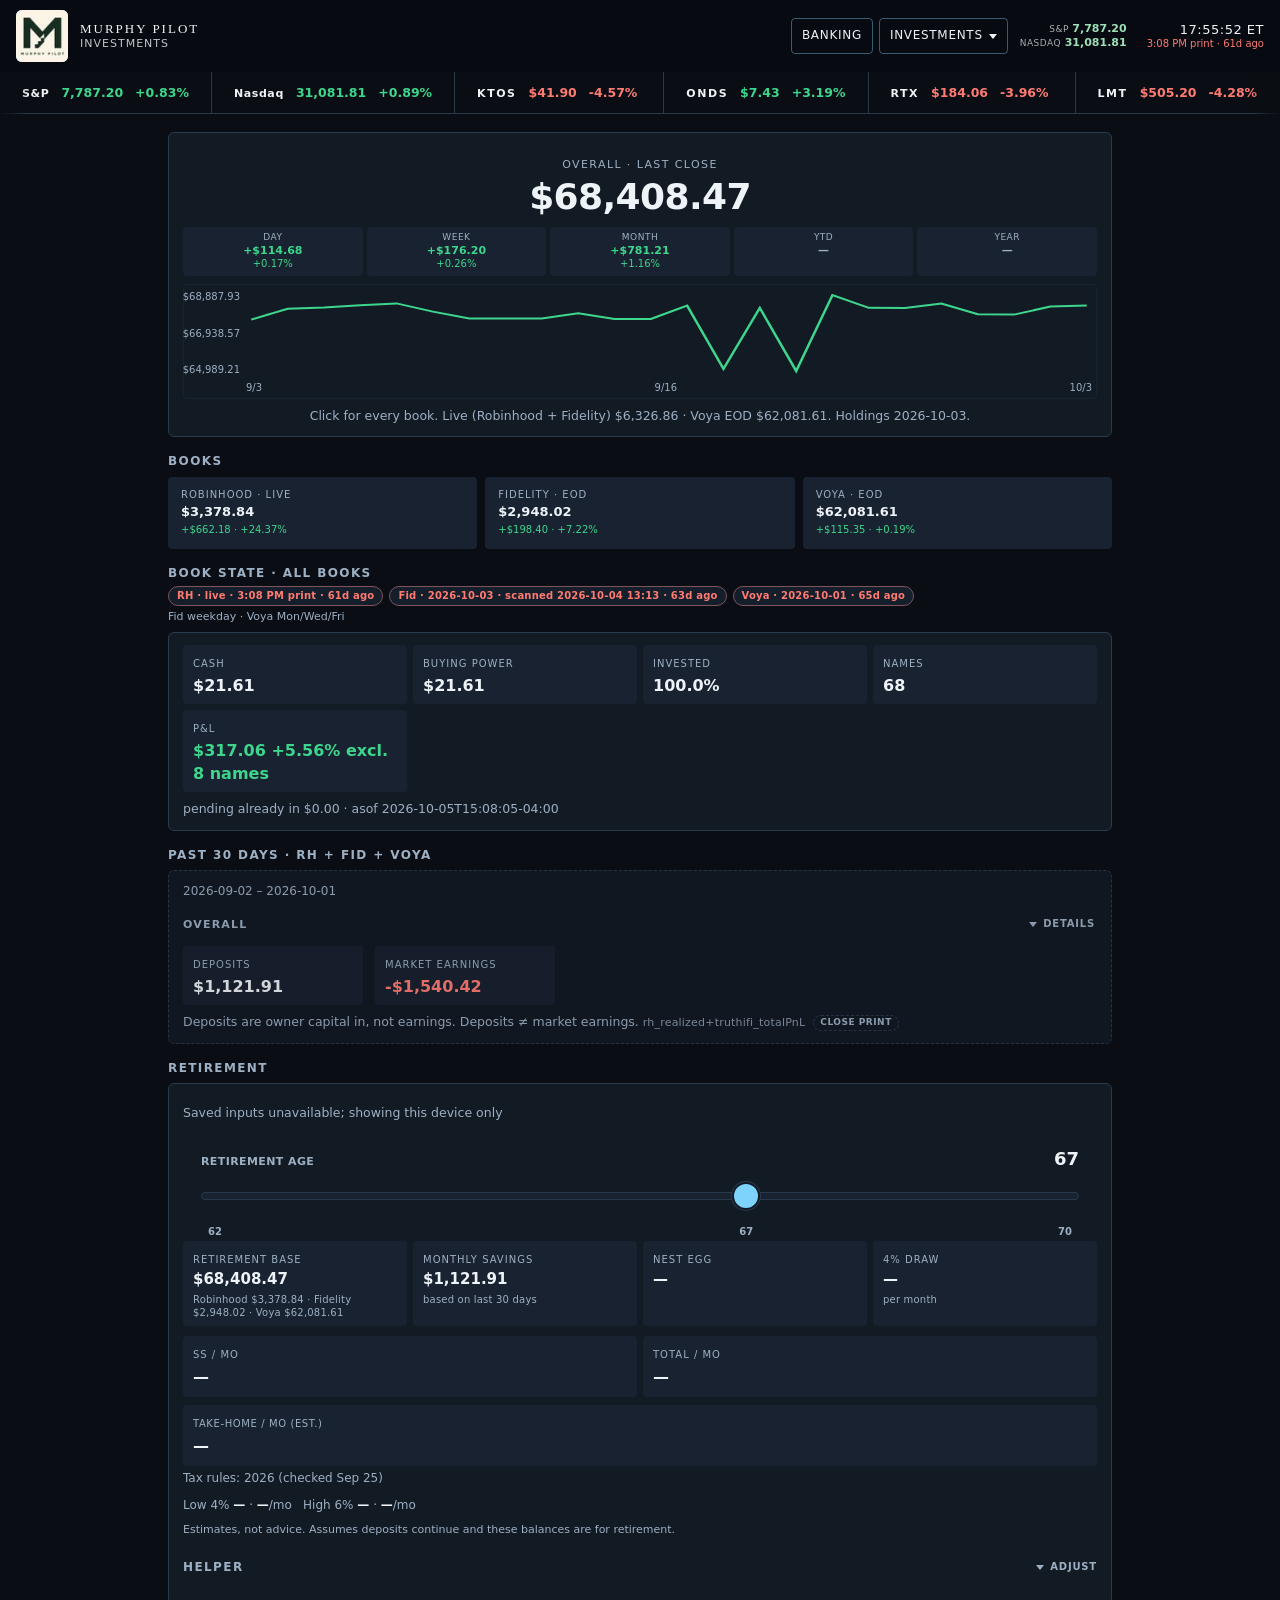
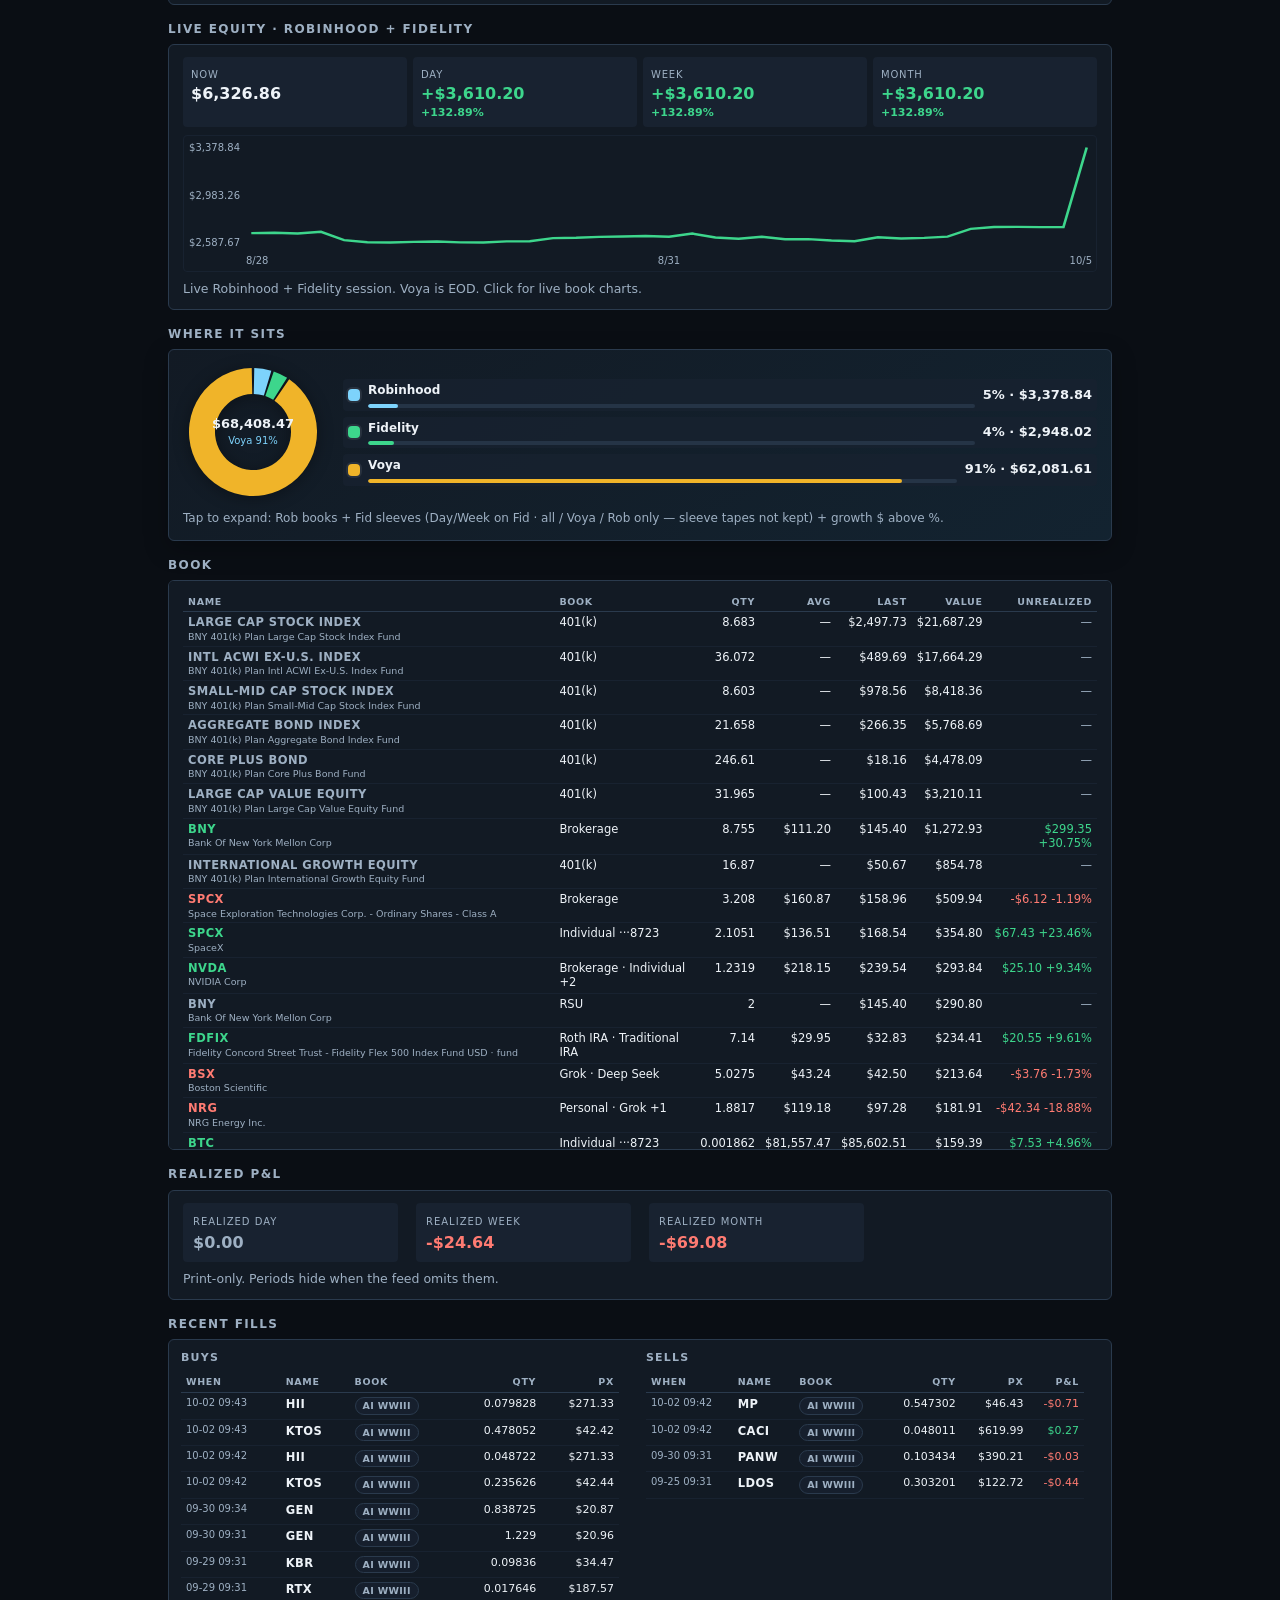
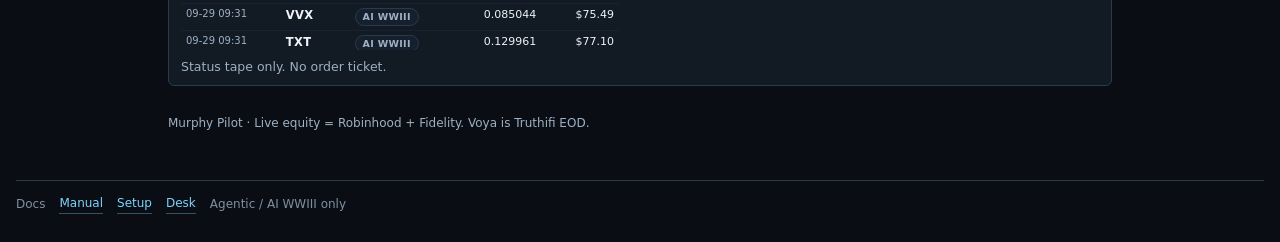
==== commit 21419e93: "Restructure the site nav into Banking and Investments. Root is Banking with Budget as the no-hash de" ====
--- a/house/index.html
+++ b/house/index.html
@@ -3,12 +3,13 @@
 <head>
 <meta charset="utf-8">
 <meta name="viewport" content="width=device-width, initial-scale=1">
-<title>Murphy Pilot · House</title>
-<link rel="canonical" href="/">
-<meta http-equiv="refresh" content="0; url=/">
-<script>location.replace("/");</script>
+<title>Murphy Pilot</title>
+<meta name="robots" content="noindex, nofollow">
+<link rel="canonical" href="https://www.murphysbn.com/investments/">
+<script>(function(){var t="/investments/",h=location.hash||"";location.replace(t+(location.search||"")+h);})();</script>
+<meta http-equiv="refresh" content="0; url=/investments/">
 </head>
 <body>
-<p><a href="/">Murphy Pilot</a></p>
+<p><a href="/investments/">Murphy Pilot</a></p>
 </body>
 </html>
